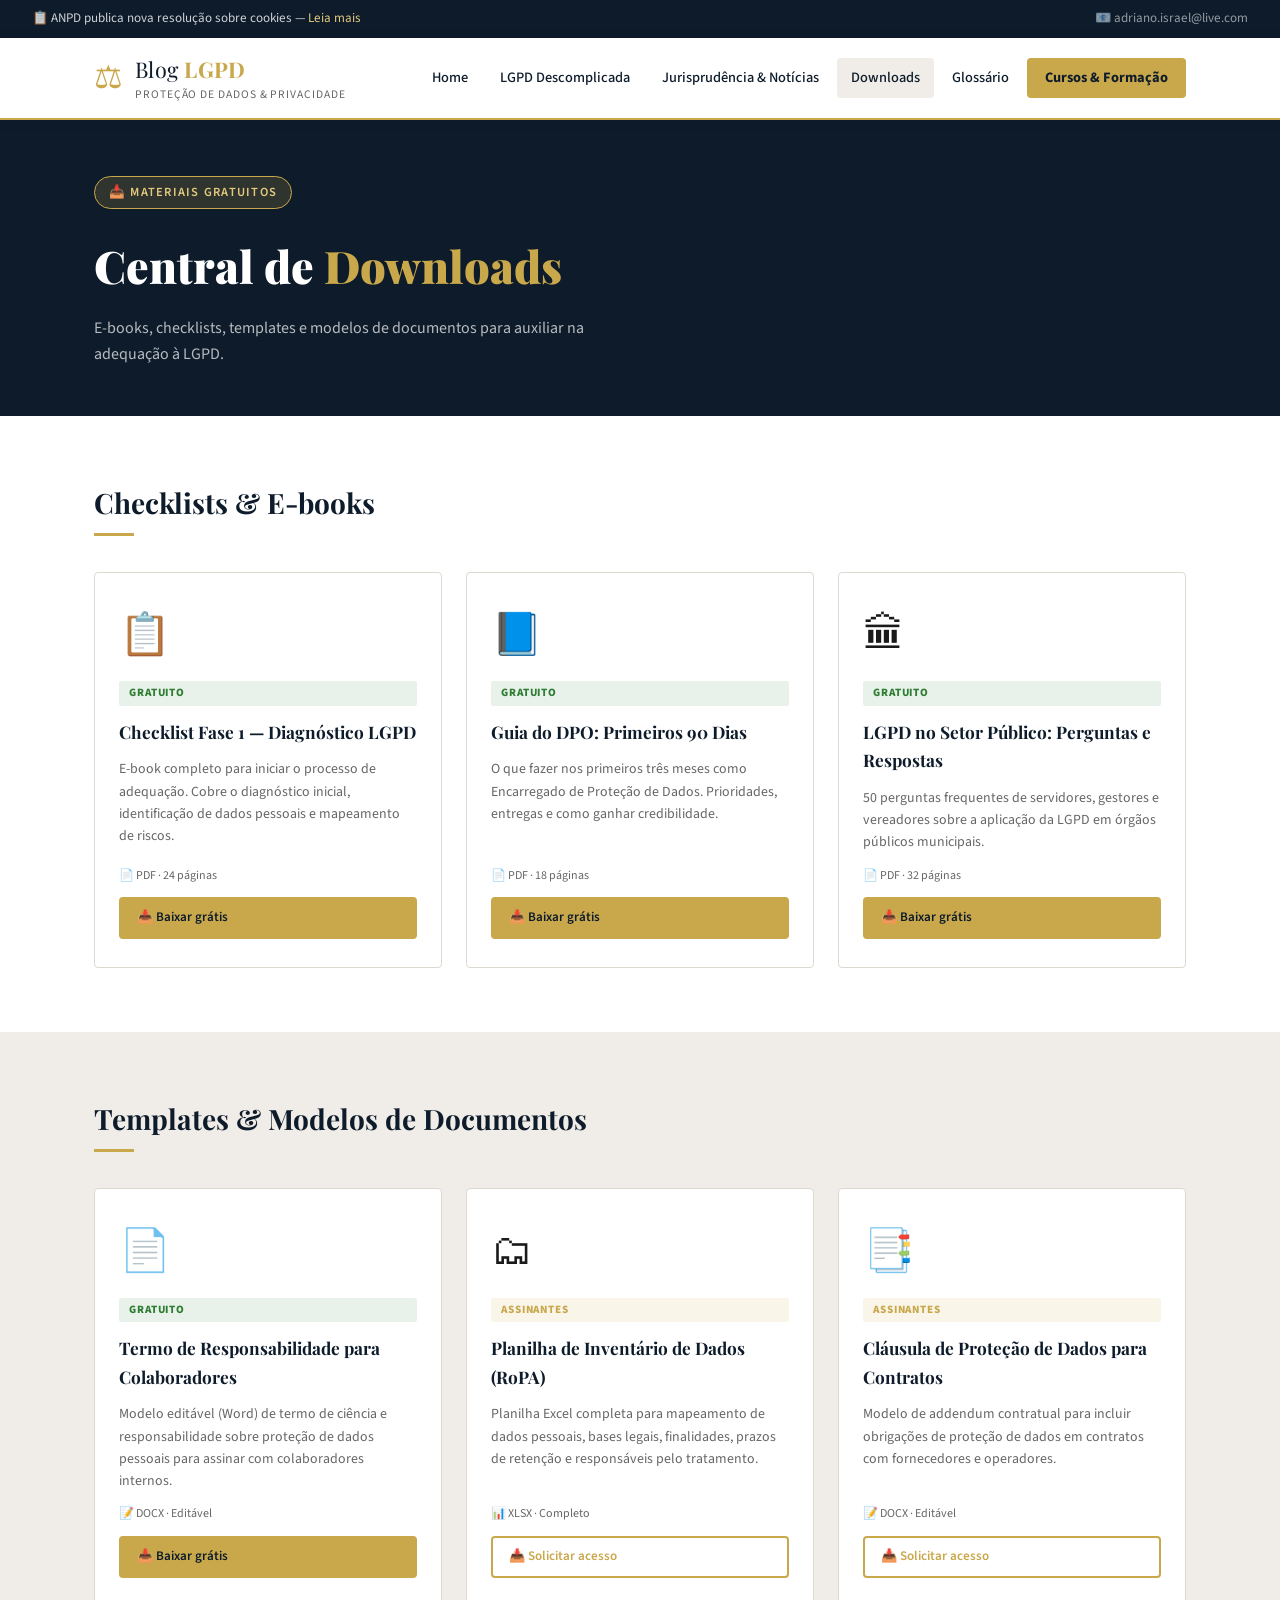
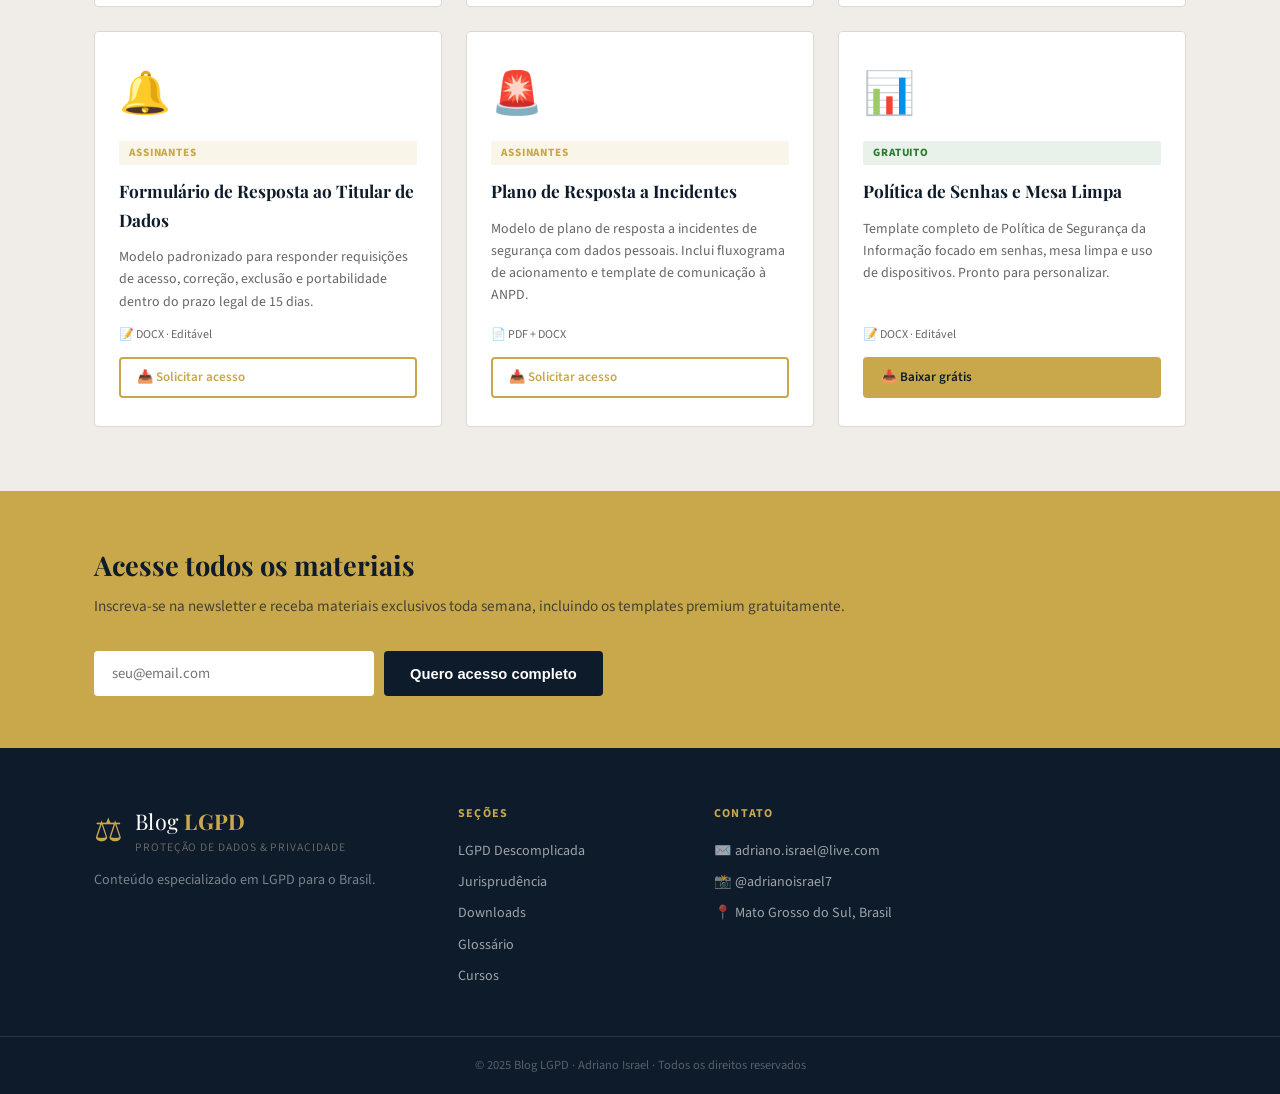
==== downloads.html @ 181b533e "primeiros arquivos" ====
<!DOCTYPE html>
<html lang="pt-BR">
<head>
  <meta charset="UTF-8"/><meta name="viewport" content="width=device-width, initial-scale=1.0"/>
  <title>Central de Downloads | Blog LGPD</title>
  <link rel="preconnect" href="https://fonts.googleapis.com">
  <link href="https://fonts.googleapis.com/css2?family=Playfair+Display:wght@400;600;700;900&family=Source+Sans+3:wght@300;400;500;600&display=swap" rel="stylesheet">
  <link rel="stylesheet" href="style.css">
  <style>
    .dl-grid { display:grid; grid-template-columns:repeat(3,1fr); gap:24px; }
    .dl-card { background:var(--white); border:1px solid var(--gray-border); border-radius:var(--radius); padding:28px 24px; display:flex; flex-direction:column; gap:12px; transition:all .25s; }
    .dl-card:hover { box-shadow:var(--shadow-lg); border-color:var(--gold); }
    .dl-big-icon { font-size:2.6rem; }
    .dl-card h3 { font-family:'Playfair Display',serif; font-size:1.08rem; color:var(--navy); }
    .dl-card p { font-size:.87rem; color:var(--text-muted); flex:1; line-height:1.6; }
    .dl-meta { display:flex; gap:16px; font-size:.75rem; color:var(--text-muted); }
    .dl-free { font-size:.7rem; font-weight:800; text-transform:uppercase; letter-spacing:.08em; color:#2e7d32; background:rgba(46,125,50,.1); padding:3px 10px; border-radius:2px; }
    .dl-premium { font-size:.7rem; font-weight:800; text-transform:uppercase; letter-spacing:.08em; color:var(--gold); background:rgba(201,168,76,.12); padding:3px 10px; border-radius:2px; }
    .dl-form { background:var(--navy); padding:28px 32px; border-radius:var(--radius); display:flex; gap:12px; align-items:flex-end; flex-wrap:wrap; }
    .dl-form label { display:block; color:rgba(255,255,255,.7); font-size:.82rem; margin-bottom:6px; }
    .dl-form input { padding:11px 16px; border:none; border-radius:var(--radius); font-size:.9rem; font-family:inherit; width:280px; }
    @media(max-width:760px){ .dl-grid{grid-template-columns:1fr} }
  </style>
</head>
<body>
  <div class="topbar"><span>📋 ANPD publica nova resolução sobre cookies — <a href="noticias.html">Leia mais</a></span><span class="topbar-right">📧 adriano.israel@live.com</span></div>
  <header class="header" id="header">
    <div class="container header-inner">
      <div class="logo"><span class="logo-icon">⚖</span><div><span class="logo-title">Blog <strong>LGPD</strong></span><span class="logo-sub">Proteção de Dados & Privacidade</span></div></div>
      <nav class="nav" id="nav">
        <a href="index.html" class="nav-link">Home</a>
        <a href="lgpd-descomplicada.html" class="nav-link">LGPD Descomplicada</a>
        <a href="noticias.html" class="nav-link">Jurisprudência & Notícias</a>
        <a href="downloads.html" class="nav-link active">Downloads</a>
        <a href="glossario.html" class="nav-link">Glossário</a>
        <a href="cursos.html" class="nav-link nav-cta">Cursos & Formação</a>
      </nav>
      <button class="menu-toggle" id="menuToggle"><span></span><span></span><span></span></button>
    </div>
  </header>

  <section class="page-hero">
    <div class="container">
      <div class="hero-badge">📥 Materiais Gratuitos</div>
      <h1>Central de <em>Downloads</em></h1>
      <p>E-books, checklists, templates e modelos de documentos para auxiliar na adequação à LGPD.</p>
    </div>
  </section>

  <section class="section">
    <div class="container">
      <div class="section-header"><h2>Checklists & E-books</h2></div>
      <div class="dl-grid">
        <div class="dl-card">
          <div class="dl-big-icon">📋</div>
          <span class="dl-free">Gratuito</span>
          <h3>Checklist Fase 1 — Diagnóstico LGPD</h3>
          <p>E-book completo para iniciar o processo de adequação. Cobre o diagnóstico inicial, identificação de dados pessoais e mapeamento de riscos.</p>
          <div class="dl-meta"><span>📄 PDF · 24 páginas</span></div>
          <a href="mailto:adriano.israel@live.com?subject=Download: Checklist Fase 1" class="btn btn-primary btn-sm">📥 Baixar grátis</a>
        </div>
        <div class="dl-card">
          <div class="dl-big-icon">📘</div>
          <span class="dl-free">Gratuito</span>
          <h3>Guia do DPO: Primeiros 90 Dias</h3>
          <p>O que fazer nos primeiros três meses como Encarregado de Proteção de Dados. Prioridades, entregas e como ganhar credibilidade.</p>
          <div class="dl-meta"><span>📄 PDF · 18 páginas</span></div>
          <a href="mailto:adriano.israel@live.com?subject=Download: Guia DPO 90 Dias" class="btn btn-primary btn-sm">📥 Baixar grátis</a>
        </div>
        <div class="dl-card">
          <div class="dl-big-icon">🏛</div>
          <span class="dl-free">Gratuito</span>
          <h3>LGPD no Setor Público: Perguntas e Respostas</h3>
          <p>50 perguntas frequentes de servidores, gestores e vereadores sobre a aplicação da LGPD em órgãos públicos municipais.</p>
          <div class="dl-meta"><span>📄 PDF · 32 páginas</span></div>
          <a href="mailto:adriano.israel@live.com?subject=Download: FAQ Setor Público" class="btn btn-primary btn-sm">📥 Baixar grátis</a>
        </div>
      </div>
    </div>
  </section>

  <section class="section section-gray">
    <div class="container">
      <div class="section-header"><h2>Templates & Modelos de Documentos</h2></div>
      <div class="dl-grid">
        <div class="dl-card">
          <div class="dl-big-icon">📄</div>
          <span class="dl-free">Gratuito</span>
          <h3>Termo de Responsabilidade para Colaboradores</h3>
          <p>Modelo editável (Word) de termo de ciência e responsabilidade sobre proteção de dados pessoais para assinar com colaboradores internos.</p>
          <div class="dl-meta"><span>📝 DOCX · Editável</span></div>
          <a href="mailto:adriano.israel@live.com?subject=Download: Termo de Responsabilidade" class="btn btn-primary btn-sm">📥 Baixar grátis</a>
        </div>
        <div class="dl-card">
          <div class="dl-big-icon">🗂</div>
          <span class="dl-premium">Assinantes</span>
          <h3>Planilha de Inventário de Dados (RoPA)</h3>
          <p>Planilha Excel completa para mapeamento de dados pessoais, bases legais, finalidades, prazos de retenção e responsáveis pelo tratamento.</p>
          <div class="dl-meta"><span>📊 XLSX · Completo</span></div>
          <a href="mailto:adriano.israel@live.com?subject=Download: Planilha RoPA" class="btn btn-outline btn-sm" style="border-color:var(--gold);color:var(--gold)">📥 Solicitar acesso</a>
        </div>
        <div class="dl-card">
          <div class="dl-big-icon">📑</div>
          <span class="dl-premium">Assinantes</span>
          <h3>Cláusula de Proteção de Dados para Contratos</h3>
          <p>Modelo de addendum contratual para incluir obrigações de proteção de dados em contratos com fornecedores e operadores.</p>
          <div class="dl-meta"><span>📝 DOCX · Editável</span></div>
          <a href="mailto:adriano.israel@live.com?subject=Download: Cláusula Contratual" class="btn btn-outline btn-sm" style="border-color:var(--gold);color:var(--gold)">📥 Solicitar acesso</a>
        </div>
        <div class="dl-card">
          <div class="dl-big-icon">🔔</div>
          <span class="dl-premium">Assinantes</span>
          <h3>Formulário de Resposta ao Titular de Dados</h3>
          <p>Modelo padronizado para responder requisições de acesso, correção, exclusão e portabilidade dentro do prazo legal de 15 dias.</p>
          <div class="dl-meta"><span>📝 DOCX · Editável</span></div>
          <a href="mailto:adriano.israel@live.com?subject=Download: Formulário Titular" class="btn btn-outline btn-sm" style="border-color:var(--gold);color:var(--gold)">📥 Solicitar acesso</a>
        </div>
        <div class="dl-card">
          <div class="dl-big-icon">🚨</div>
          <span class="dl-premium">Assinantes</span>
          <h3>Plano de Resposta a Incidentes</h3>
          <p>Modelo de plano de resposta a incidentes de segurança com dados pessoais. Inclui fluxograma de acionamento e template de comunicação à ANPD.</p>
          <div class="dl-meta"><span>📄 PDF + DOCX</span></div>
          <a href="mailto:adriano.israel@live.com?subject=Download: Plano de Incidentes" class="btn btn-outline btn-sm" style="border-color:var(--gold);color:var(--gold)">📥 Solicitar acesso</a>
        </div>
        <div class="dl-card">
          <div class="dl-big-icon">📊</div>
          <span class="dl-free">Gratuito</span>
          <h3>Política de Senhas e Mesa Limpa</h3>
          <p>Template completo de Política de Segurança da Informação focado em senhas, mesa limpa e uso de dispositivos. Pronto para personalizar.</p>
          <div class="dl-meta"><span>📝 DOCX · Editável</span></div>
          <a href="mailto:adriano.israel@live.com?subject=Download: Política de Senhas" class="btn btn-primary btn-sm">📥 Baixar grátis</a>
        </div>
      </div>
    </div>
  </section>

  <!-- CTA Newsletter para materiais premium -->
  <section class="section-newsletter">
    <div class="container newsletter-inner">
      <div><h2>Acesse todos os materiais</h2><p>Inscreva-se na newsletter e receba materiais exclusivos toda semana, incluindo os templates premium gratuitamente.</p></div>
      <form class="newsletter-form" onsubmit="return false;"><input type="email" placeholder="seu@email.com" required /><button type="submit" class="btn btn-primary">Quero acesso completo</button></form>
    </div>
  </section>

  <footer class="footer"><div class="container footer-grid"><div><div class="logo"><span class="logo-icon">⚖</span><div><span class="logo-title">Blog <strong>LGPD</strong></span><span class="logo-sub">Proteção de Dados & Privacidade</span></div></div><p class="footer-desc">Conteúdo especializado em LGPD para o Brasil.</p></div><div><h4>Seções</h4><ul><li><a href="lgpd-descomplicada.html">LGPD Descomplicada</a></li><li><a href="noticias.html">Jurisprudência</a></li><li><a href="downloads.html">Downloads</a></li><li><a href="glossario.html">Glossário</a></li><li><a href="cursos.html">Cursos</a></li></ul></div><div><h4>Contato</h4><ul><li>✉️ adriano.israel@live.com</li><li>📸 @adrianoisrael7</li><li>📍 Mato Grosso do Sul, Brasil</li></ul></div></div><div class="footer-bottom"><p>© 2025 Blog LGPD · Adriano Israel · Todos os direitos reservados</p></div></footer>
  <script src="script.js"></script>
</body>
</html>
---- style.css ----
/* ============================================
   BLOG LGPD — style.css
   Paleta: Azul marinho institucional + dourado
   Fontes: Playfair Display + Source Sans 3
============================================ */

:root {
  --navy: #0d1b2a;
  --navy-mid: #1a2e45;
  --navy-light: #234060;
  --gold: #c9a84c;
  --gold-light: #e4c97e;
  --off-white: #f7f5f0;
  --gray-bg: #f0ede8;
  --gray-border: #ddd8d0;
  --text: #1a1a1a;
  --text-muted: #666;
  --white: #ffffff;
  --setor: #1565c0;
  --governanca: #2e7d32;
  --seguranca: #b71c1c;
  --direitos: #6a1b9a;
  --radius: 4px;
  --shadow: 0 2px 12px rgba(13,27,42,0.10);
  --shadow-lg: 0 8px 32px rgba(13,27,42,0.15);
}

*, *::before, *::after { box-sizing: border-box; margin: 0; padding: 0; }

html { scroll-behavior: smooth; }

body {
  font-family: 'Source Sans 3', sans-serif;
  color: var(--text);
  background: var(--white);
  line-height: 1.65;
}

a { color: inherit; text-decoration: none; }
ul { list-style: none; }
img { max-width: 100%; }

.container {
  max-width: 1140px;
  margin: 0 auto;
  padding: 0 24px;
}

/* ── TOPBAR ── */
.topbar {
  background: var(--navy);
  color: rgba(255,255,255,0.8);
  font-size: 0.82rem;
  padding: 8px 32px;
  display: flex;
  justify-content: space-between;
  align-items: center;
  gap: 12px;
}
.topbar a { color: var(--gold-light); }
.topbar-right { opacity: 0.7; }

/* ── HEADER ── */
.header {
  position: sticky;
  top: 0;
  z-index: 100;
  background: var(--white);
  border-bottom: 2px solid var(--gold);
  box-shadow: var(--shadow);
}
.header-inner {
  display: flex;
  align-items: center;
  justify-content: space-between;
  padding-top: 14px;
  padding-bottom: 14px;
  gap: 24px;
}
.logo {
  display: flex;
  align-items: center;
  gap: 12px;
}
.logo-icon {
  font-size: 2rem;
  color: var(--gold);
  line-height: 1;
}
.logo-title {
  display: block;
  font-family: 'Playfair Display', serif;
  font-size: 1.35rem;
  color: var(--navy);
  letter-spacing: 0.02em;
}
.logo-title strong { color: var(--gold); }
.logo-sub {
  display: block;
  font-size: 0.72rem;
  color: var(--text-muted);
  letter-spacing: 0.08em;
  text-transform: uppercase;
  margin-top: -2px;
}
.nav {
  display: flex;
  align-items: center;
  gap: 4px;
}
.nav-link {
  padding: 8px 14px;
  font-size: 0.9rem;
  font-weight: 500;
  color: var(--navy);
  border-radius: var(--radius);
  transition: background 0.2s, color 0.2s;
  white-space: nowrap;
}
.nav-link:hover, .nav-link.active {
  background: var(--gray-bg);
  color: var(--navy);
}
.nav-cta {
  background: var(--gold);
  color: var(--navy) !important;
  font-weight: 700;
  padding: 8px 18px;
}
.nav-cta:hover { background: var(--gold-light); }
.menu-toggle {
  display: none;
  flex-direction: column;
  gap: 5px;
  background: none;
  border: none;
  cursor: pointer;
  padding: 4px;
}
.menu-toggle span {
  display: block;
  width: 24px;
  height: 2px;
  background: var(--navy);
  transition: 0.3s;
}

/* ── HERO ── */
.hero {
  position: relative;
  background: var(--navy);
  color: var(--white);
  padding: 80px 0 70px;
  overflow: hidden;
}
.hero-bg {
  position: absolute;
  inset: 0;
  background: 
    radial-gradient(ellipse 60% 60% at 80% 50%, rgba(201,168,76,0.13) 0%, transparent 70%),
    repeating-linear-gradient(
      -55deg,
      transparent,
      transparent 40px,
      rgba(255,255,255,0.02) 40px,
      rgba(255,255,255,0.02) 41px
    );
}
.hero-content {
  position: relative;
  max-width: 680px;
}
.hero-badge {
  display: inline-block;
  background: rgba(201,168,76,0.18);
  border: 1px solid var(--gold);
  color: var(--gold-light);
  font-size: 0.78rem;
  font-weight: 600;
  letter-spacing: 0.1em;
  text-transform: uppercase;
  padding: 5px 14px;
  border-radius: 20px;
  margin-bottom: 20px;
}
.hero-title {
  font-family: 'Playfair Display', serif;
  font-size: clamp(2.2rem, 5vw, 3.6rem);
  font-weight: 900;
  line-height: 1.15;
  margin-bottom: 20px;
}
.hero-title em {
  color: var(--gold);
  font-style: normal;
}
.hero-desc {
  font-size: 1.1rem;
  color: rgba(255,255,255,0.75);
  max-width: 540px;
  margin-bottom: 32px;
  line-height: 1.7;
}
.hero-actions {
  display: flex;
  gap: 14px;
  flex-wrap: wrap;
  margin-bottom: 48px;
}
.hero-stats {
  display: flex;
  gap: 36px;
  flex-wrap: wrap;
  border-top: 1px solid rgba(255,255,255,0.12);
  padding-top: 28px;
}
.stat { display: flex; flex-direction: column; }
.stat strong {
  font-family: 'Playfair Display', serif;
  font-size: 1.6rem;
  color: var(--gold);
  line-height: 1.1;
}
.stat span {
  font-size: 0.78rem;
  color: rgba(255,255,255,0.55);
  text-transform: uppercase;
  letter-spacing: 0.07em;
}

/* ── BUTTONS ── */
.btn {
  display: inline-flex;
  align-items: center;
  gap: 8px;
  padding: 12px 24px;
  border-radius: var(--radius);
  font-size: 0.92rem;
  font-weight: 600;
  cursor: pointer;
  transition: all 0.2s;
  border: 2px solid transparent;
  white-space: nowrap;
}
.btn-primary {
  background: var(--gold);
  color: var(--navy);
  border-color: var(--gold);
}
.btn-primary:hover { background: var(--gold-light); border-color: var(--gold-light); }
.btn-outline {
  background: transparent;
  color: var(--white);
  border-color: rgba(255,255,255,0.4);
}
.btn-outline:hover { border-color: var(--white); background: rgba(255,255,255,0.08); }
.btn-white {
  background: var(--white);
  color: var(--navy);
  border-color: var(--white);
}
.btn-white:hover { background: var(--off-white); }
.btn-sm { padding: 8px 16px; font-size: 0.82rem; }
.btn-text {
  color: var(--gold);
  font-weight: 600;
  font-size: 0.88rem;
  display: inline-flex;
  align-items: center;
  gap: 4px;
  transition: gap 0.2s;
}
.btn-text:hover { gap: 8px; }

/* ── SECTIONS ── */
.section { padding: 64px 0; }
.section-gray { background: var(--gray-bg); }
.section-header {
  display: flex;
  align-items: baseline;
  justify-content: space-between;
  margin-bottom: 36px;
}
.section-header h2 {
  font-family: 'Playfair Display', serif;
  font-size: 1.75rem;
  color: var(--navy);
  position: relative;
  padding-bottom: 10px;
}
.section-header h2::after {
  content: '';
  position: absolute;
  bottom: 0;
  left: 0;
  width: 40px;
  height: 3px;
  background: var(--gold);
}
.ver-mais {
  font-size: 0.88rem;
  font-weight: 600;
  color: var(--gold);
}
.ver-mais:hover { text-decoration: underline; }

/* ── DESTAQUES ── */
.destaque-grid {
  display: grid;
  grid-template-columns: 1fr 340px;
  gap: 24px;
}
.card-tag {
  display: inline-block;
  font-size: 0.72rem;
  font-weight: 700;
  letter-spacing: 0.08em;
  text-transform: uppercase;
  margin-bottom: 12px;
  color: var(--gold);
  background: rgba(201,168,76,0.1);
  padding: 3px 10px;
  border-radius: 2px;
}
.destaque-principal {
  background: var(--navy);
  color: var(--white);
  padding: 36px;
  border-radius: var(--radius);
  display: flex;
  flex-direction: column;
  gap: 12px;
}
.destaque-principal h3 {
  font-family: 'Playfair Display', serif;
  font-size: 1.55rem;
  font-weight: 700;
  line-height: 1.3;
}
.destaque-principal p { color: rgba(255,255,255,0.72); font-size: 0.95rem; }
.destaque-principal .card-meta { color: rgba(255,255,255,0.45); margin-top: auto; }
.destaque-side { display: flex; flex-direction: column; gap: 16px; }
.mini-card {
  background: var(--white);
  border: 1px solid var(--gray-border);
  border-left: 3px solid var(--gold);
  padding: 18px 20px;
  border-radius: var(--radius);
  transition: box-shadow 0.2s;
}
.mini-card:hover { box-shadow: var(--shadow); }
.mini-card h4 {
  font-family: 'Playfair Display', serif;
  font-size: 1rem;
  font-weight: 600;
  margin-bottom: 8px;
  line-height: 1.4;
}
.card-meta {
  display: flex;
  gap: 16px;
  font-size: 0.78rem;
  color: var(--text-muted);
}

/* ── CATEGORIAS ── */
.cat-grid {
  display: grid;
  grid-template-columns: repeat(3, 1fr);
  gap: 20px;
}
.cat-card {
  background: var(--white);
  border: 1px solid var(--gray-border);
  padding: 28px 24px;
  border-radius: var(--radius);
  transition: all 0.25s;
  cursor: pointer;
  display: block;
}
.cat-card:hover {
  border-color: var(--gold);
  box-shadow: var(--shadow-lg);
  transform: translateY(-3px);
}
.cat-icon { font-size: 2rem; margin-bottom: 14px; }
.cat-card h3 {
  font-family: 'Playfair Display', serif;
  font-size: 1.1rem;
  margin-bottom: 8px;
  color: var(--navy);
}
.cat-card p { font-size: 0.88rem; color: var(--text-muted); line-height: 1.6; }
.cat-count {
  display: inline-block;
  margin-top: 14px;
  font-size: 0.75rem;
  font-weight: 700;
  color: var(--gold);
  letter-spacing: 0.06em;
  text-transform: uppercase;
}

/* ── ARTIGOS ── */
.artigos-grid {
  display: grid;
  grid-template-columns: repeat(3, 1fr);
  gap: 24px;
}
.artigo-card {
  background: var(--white);
  border: 1px solid var(--gray-border);
  border-radius: var(--radius);
  padding: 24px;
  display: flex;
  flex-direction: column;
  gap: 10px;
  transition: box-shadow 0.2s;
}
.artigo-card:hover { box-shadow: var(--shadow); }
.artigo-cat {
  display: inline-block;
  font-size: 0.7rem;
  font-weight: 700;
  text-transform: uppercase;
  letter-spacing: 0.08em;
  padding: 3px 10px;
  border-radius: 2px;
  width: fit-content;
}
.artigo-cat.setor { background: rgba(21,101,192,0.1); color: var(--setor); }
.artigo-cat.governanca { background: rgba(46,125,50,0.1); color: var(--governanca); }
.artigo-cat.seguranca { background: rgba(183,28,28,0.1); color: var(--seguranca); }
.artigo-cat.direitos { background: rgba(106,27,154,0.1); color: var(--direitos); }
.artigo-card h3 {
  font-family: 'Playfair Display', serif;
  font-size: 1.08rem;
  font-weight: 600;
  line-height: 1.35;
  color: var(--navy);
}
.artigo-card p { font-size: 0.88rem; color: var(--text-muted); flex: 1; }
.artigo-footer {
  display: flex;
  align-items: center;
  justify-content: space-between;
  margin-top: 8px;
  padding-top: 12px;
  border-top: 1px solid var(--gray-border);
}
.autor { font-size: 0.78rem; color: var(--text-muted); font-weight: 500; }

/* ── CTA CURSOS ── */
.section-cta {
  background: linear-gradient(135deg, var(--navy) 0%, var(--navy-light) 100%);
  padding: 72px 0;
  position: relative;
  overflow: hidden;
}
.section-cta::before {
  content: '⚖';
  position: absolute;
  right: -40px;
  top: -40px;
  font-size: 18rem;
  opacity: 0.04;
  line-height: 1;
}
.cta-inner { position: relative; }
.cta-text h2 {
  font-family: 'Playfair Display', serif;
  font-size: 2.2rem;
  color: var(--white);
  margin-bottom: 12px;
}
.cta-text > p { color: rgba(255,255,255,0.7); margin-bottom: 32px; font-size: 1.05rem; }
.cursos-preview {
  display: flex;
  flex-direction: column;
  gap: 14px;
  margin-bottom: 32px;
}
.curso-item {
  display: flex;
  align-items: center;
  gap: 16px;
  background: rgba(255,255,255,0.07);
  border: 1px solid rgba(255,255,255,0.1);
  border-radius: var(--radius);
  padding: 14px 20px;
}
.curso-item strong { color: var(--white); font-size: 0.95rem; flex: 1; }
.curso-item span:last-child { color: rgba(255,255,255,0.5); font-size: 0.82rem; }
.curso-nivel {
  font-size: 0.68rem;
  font-weight: 800;
  text-transform: uppercase;
  letter-spacing: 0.1em;
  padding: 4px 10px;
  border-radius: 20px;
  white-space: nowrap;
}
.gratuito { background: rgba(46,125,50,0.3); color: #81c784; }
.pago { background: rgba(201,168,76,0.3); color: var(--gold-light); }
.avancado { background: rgba(183,28,28,0.3); color: #ef9a9a; }

/* ── DOWNLOADS ── */
.downloads-grid { display: flex; flex-direction: column; gap: 14px; }
.download-card {
  display: flex;
  align-items: center;
  gap: 18px;
  background: var(--white);
  border: 1px solid var(--gray-border);
  border-radius: var(--radius);
  padding: 18px 24px;
  transition: box-shadow 0.2s;
}
.download-card:hover { box-shadow: var(--shadow); }
.download-icon { font-size: 2rem; flex-shrink: 0; }
.download-card h4 { font-size: 0.98rem; font-weight: 600; color: var(--navy); margin-bottom: 3px; }
.download-card p { font-size: 0.83rem; color: var(--text-muted); }
.download-card .btn-outline {
  margin-left: auto;
  color: var(--navy);
  border-color: var(--gray-border);
  flex-shrink: 0;
}
.download-card .btn-outline:hover { border-color: var(--gold); color: var(--gold); }

/* ── NEWSLETTER ── */
.section-newsletter {
  background: var(--gold);
  padding: 52px 0;
}
.newsletter-inner {
  display: flex;
  align-items: center;
  justify-content: space-between;
  gap: 32px;
  flex-wrap: wrap;
}
.newsletter-inner h2 {
  font-family: 'Playfair Display', serif;
  font-size: 1.7rem;
  color: var(--navy);
  margin-bottom: 6px;
}
.newsletter-inner p { color: rgba(13,27,42,0.72); font-size: 0.95rem; }
.newsletter-form {
  display: flex;
  gap: 10px;
  flex-shrink: 0;
}
.newsletter-form input {
  padding: 12px 18px;
  border: none;
  border-radius: var(--radius);
  font-size: 0.92rem;
  width: 280px;
  font-family: inherit;
  outline: 2px solid transparent;
  transition: outline 0.2s;
}
.newsletter-form input:focus { outline-color: var(--navy); }
.newsletter-form .btn-primary { background: var(--navy); color: var(--white); border-color: var(--navy); }
.newsletter-form .btn-primary:hover { background: var(--navy-mid); }

/* ── AUTOR ── */
.autor-section {
  display: flex;
  align-items: center;
  gap: 36px;
}
.autor-avatar {
  width: 100px;
  height: 100px;
  border-radius: 50%;
  background: var(--navy);
  color: var(--gold);
  font-family: 'Playfair Display', serif;
  font-size: 2rem;
  font-weight: 700;
  display: flex;
  align-items: center;
  justify-content: center;
  flex-shrink: 0;
  border: 3px solid var(--gold);
}
.autor-info h2 {
  font-family: 'Playfair Display', serif;
  font-size: 1.5rem;
  color: var(--navy);
}
.autor-cargo {
  color: var(--gold);
  font-size: 0.85rem;
  font-weight: 700;
  text-transform: uppercase;
  letter-spacing: 0.08em;
  margin-bottom: 10px;
}
.autor-info p { color: var(--text-muted); font-size: 0.93rem; max-width: 580px; }
.autor-contatos {
  display: flex;
  gap: 24px;
  margin-top: 14px;
  flex-wrap: wrap;
}
.autor-contatos a {
  font-size: 0.88rem;
  font-weight: 600;
  color: var(--navy);
}
.autor-contatos a:hover { color: var(--gold); }

/* ── FOOTER ── */
.footer {
  background: var(--navy);
  color: rgba(255,255,255,0.6);
  padding: 56px 0 0;
}
.footer-grid {
  display: grid;
  grid-template-columns: 1.5fr 1fr 1fr 1fr;
  gap: 40px;
  padding-bottom: 40px;
}
.footer .logo-title { color: var(--white); }
.footer-desc { font-size: 0.88rem; margin-top: 12px; color: rgba(255,255,255,0.45); }
.footer h4 {
  font-size: 0.75rem;
  font-weight: 700;
  text-transform: uppercase;
  letter-spacing: 0.1em;
  color: var(--gold);
  margin-bottom: 16px;
}
.footer ul li {
  margin-bottom: 8px;
  font-size: 0.88rem;
}
.footer ul a:hover { color: var(--white); }
.footer-bottom {
  border-top: 1px solid rgba(255,255,255,0.1);
  text-align: center;
  padding: 18px 0;
  font-size: 0.78rem;
  color: rgba(255,255,255,0.3);
}

/* ── PAGE HERO (páginas internas) ── */
.page-hero {
  background: var(--navy);
  color: var(--white);
  padding: 56px 0 48px;
}
.page-hero h1 {
  font-family: 'Playfair Display', serif;
  font-size: clamp(1.8rem, 4vw, 2.8rem);
  font-weight: 900;
  margin-bottom: 12px;
}
.page-hero h1 em { color: var(--gold); font-style: normal; }
.page-hero p { color: rgba(255,255,255,0.7); max-width: 560px; font-size: 1rem; }

/* ── TRILHA ── */
.trilha-grid {
  display: grid;
  grid-template-columns: repeat(3, 1fr);
  gap: 20px;
}
.trilha-card {
  background: var(--white);
  border: 1px solid var(--gray-border);
  border-radius: var(--radius);
  padding: 28px 24px;
  transition: all 0.25s;
}
.trilha-card:hover { box-shadow: var(--shadow-lg); border-color: var(--gold); }
.trilha-num {
  font-family: 'Playfair Display', serif;
  font-size: 2rem;
  font-weight: 900;
  color: var(--gold);
  opacity: 0.5;
  margin-bottom: 10px;
  line-height: 1;
}
.trilha-card h3 {
  font-family: 'Playfair Display', serif;
  font-size: 1.05rem;
  color: var(--navy);
  margin-bottom: 8px;
}
.trilha-card p { font-size: 0.87rem; color: var(--text-muted); line-height: 1.65; }

@media (max-width: 760px) {
  .trilha-grid { grid-template-columns: 1fr; }
}

/* ── RESPONSIVE ── */
@media (max-width: 900px) {
  .destaque-grid { grid-template-columns: 1fr; }
  .cat-grid { grid-template-columns: repeat(2, 1fr); }
  .artigos-grid { grid-template-columns: repeat(2, 1fr); }
  .footer-grid { grid-template-columns: 1fr 1fr; }
}

@media (max-width: 640px) {
  .topbar { font-size: 0.72rem; padding: 6px 16px; }
  .topbar-right { display: none; }
  .nav { display: none; flex-direction: column; position: absolute; top: 100%; left: 0; right: 0; background: var(--white); padding: 16px; box-shadow: var(--shadow-lg); gap: 4px; }
  .nav.open { display: flex; }
  .menu-toggle { display: flex; }
  .cat-grid { grid-template-columns: 1fr; }
  .artigos-grid { grid-template-columns: 1fr; }
  .footer-grid { grid-template-columns: 1fr; }
  .newsletter-inner { flex-direction: column; align-items: flex-start; }
  .newsletter-form { flex-direction: column; width: 100%; }
  .newsletter-form input { width: 100%; }
  .autor-section { flex-direction: column; text-align: center; }
  .autor-contatos { justify-content: center; }
}
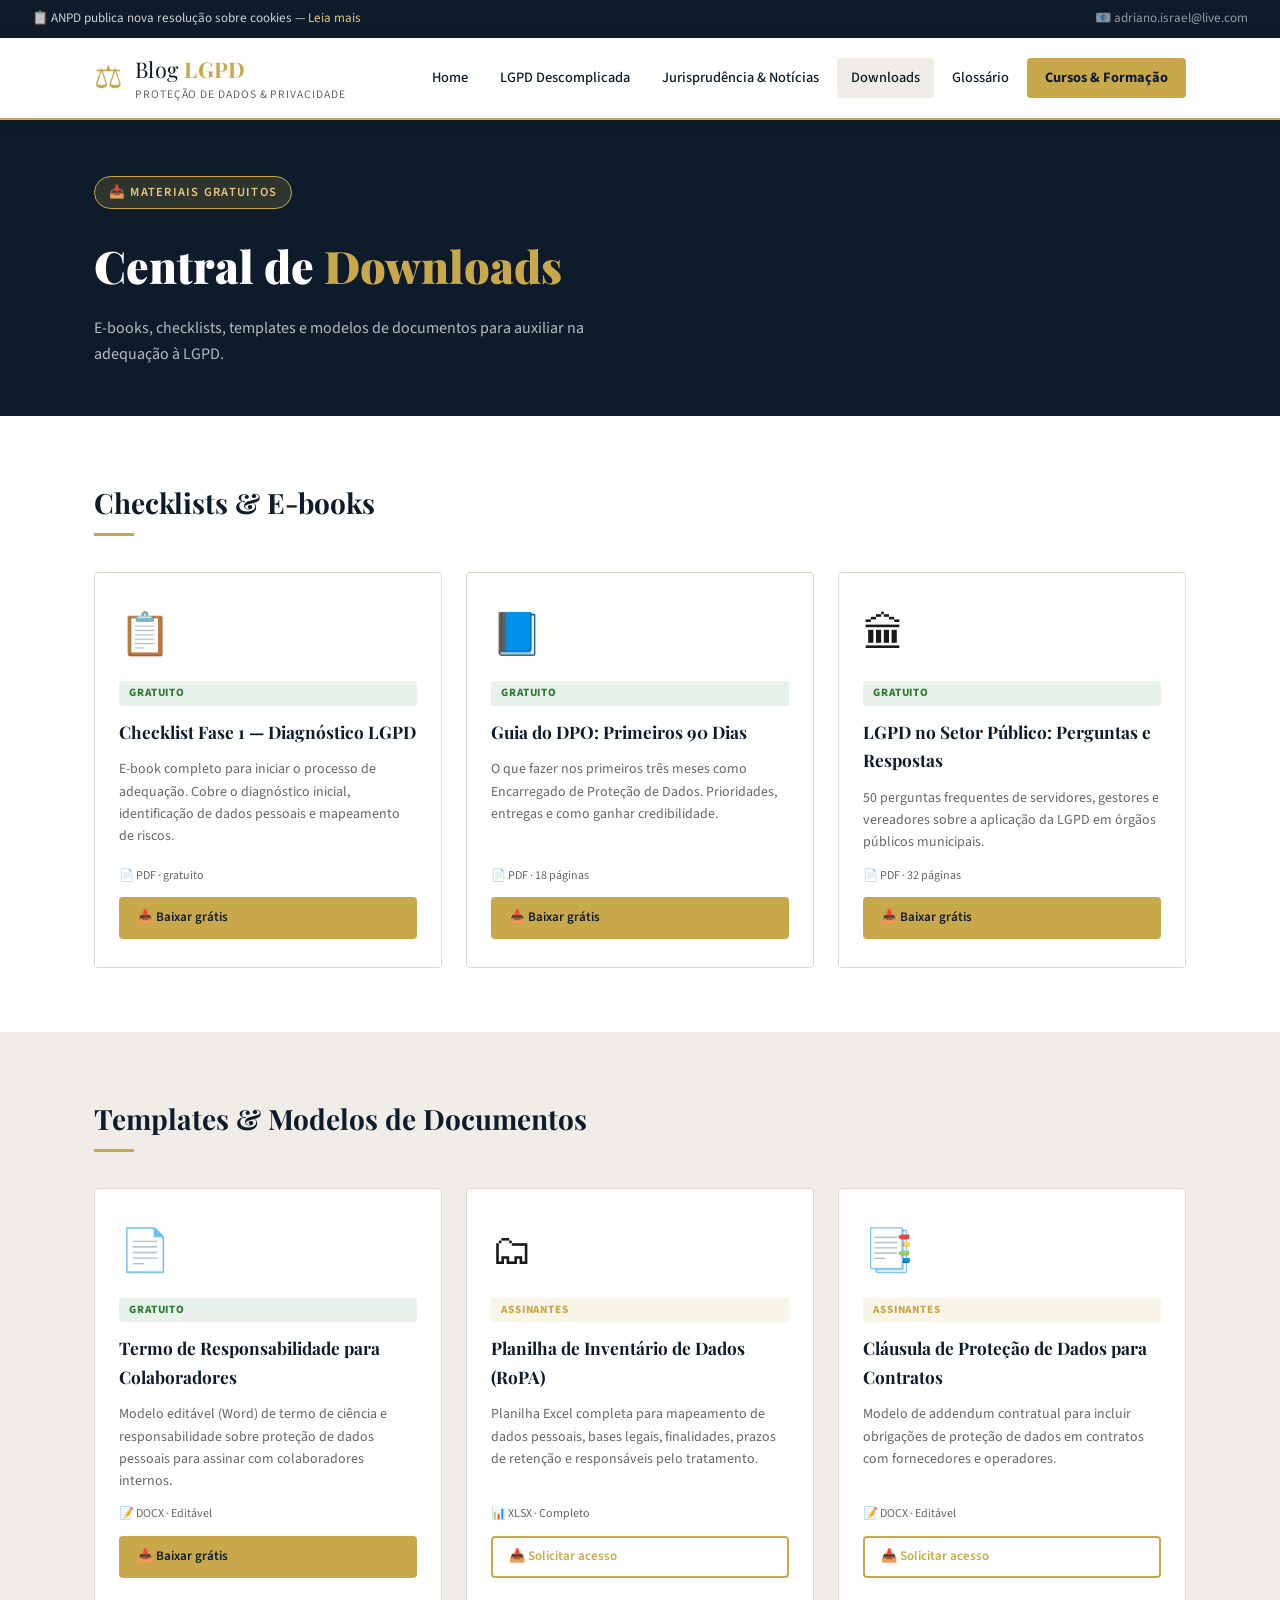
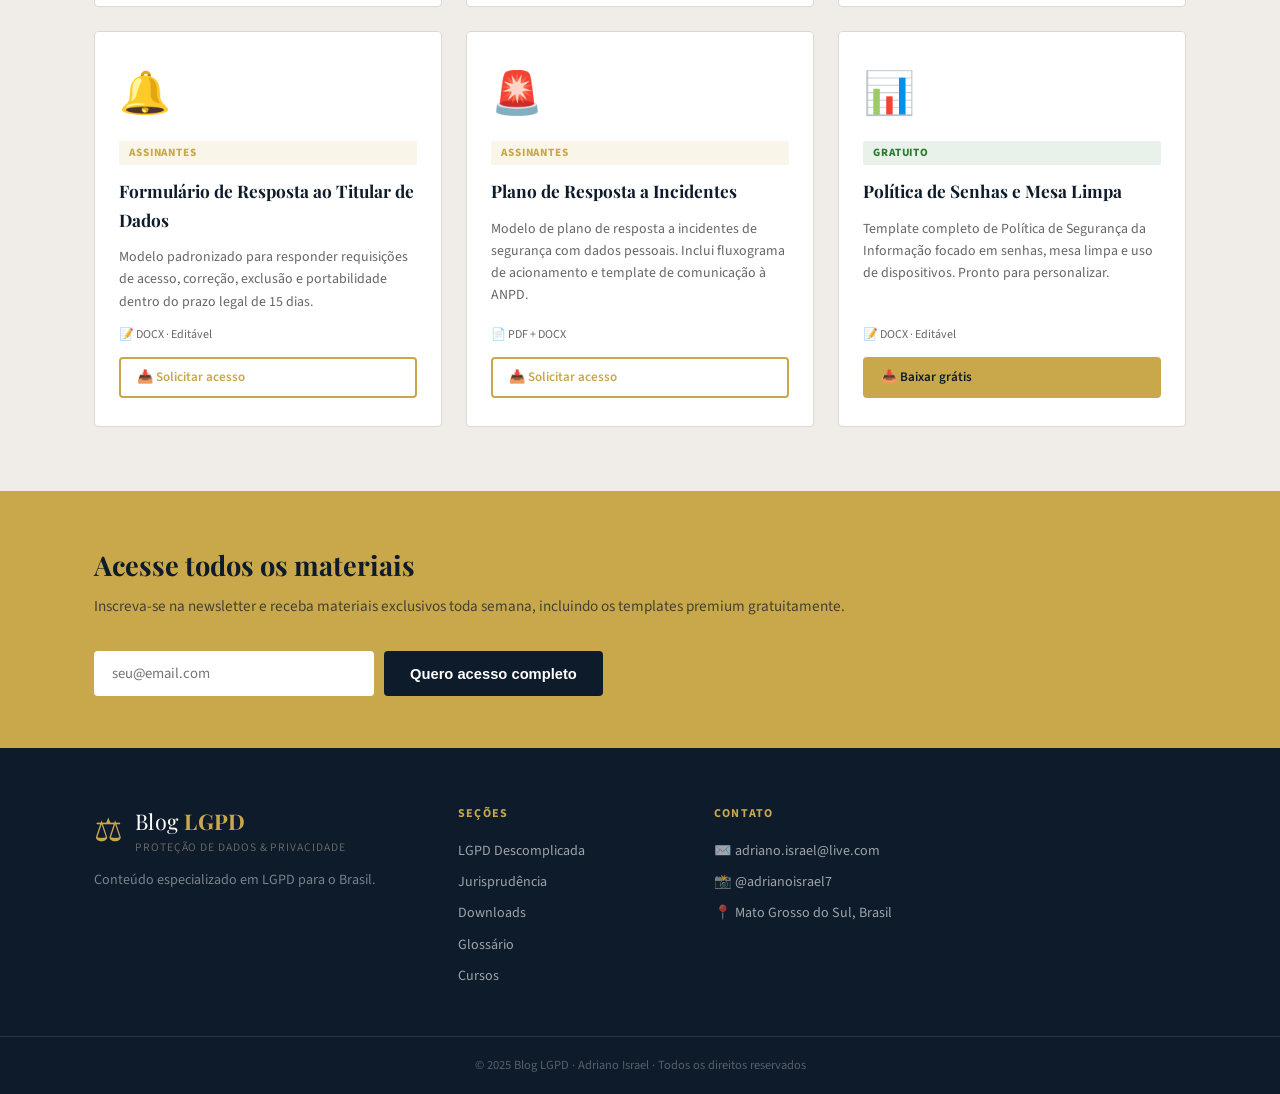
==== commit 0aae0f24: "ajuste arquivo para downloads Fase 1 - Diagnostico" ====
--- a/downloads.html
+++ b/downloads.html
@@ -56,8 +56,8 @@
           <span class="dl-free">Gratuito</span>
           <h3>Checklist Fase 1 — Diagnóstico LGPD</h3>
           <p>E-book completo para iniciar o processo de adequação. Cobre o diagnóstico inicial, identificação de dados pessoais e mapeamento de riscos.</p>
-          <div class="dl-meta"><span>📄 PDF · 24 páginas</span></div>
-          <a href="mailto:adriano.israel@live.com?subject=Download: Checklist Fase 1" class="btn btn-primary btn-sm">📥 Baixar grátis</a>
+          <div class="dl-meta"><span>📄 PDF · gratuito</span></div>
+          <a href="https://drive.google.com/uc?export=download&id=1Ug9Cm7L6EzJ5E6k0MHvowgvdHMQ-Z-t-" class="btn btn-primary btn-sm">📥 Baixar grátis</a>
         </div>
         <div class="dl-card">
           <div class="dl-big-icon">📘</div>
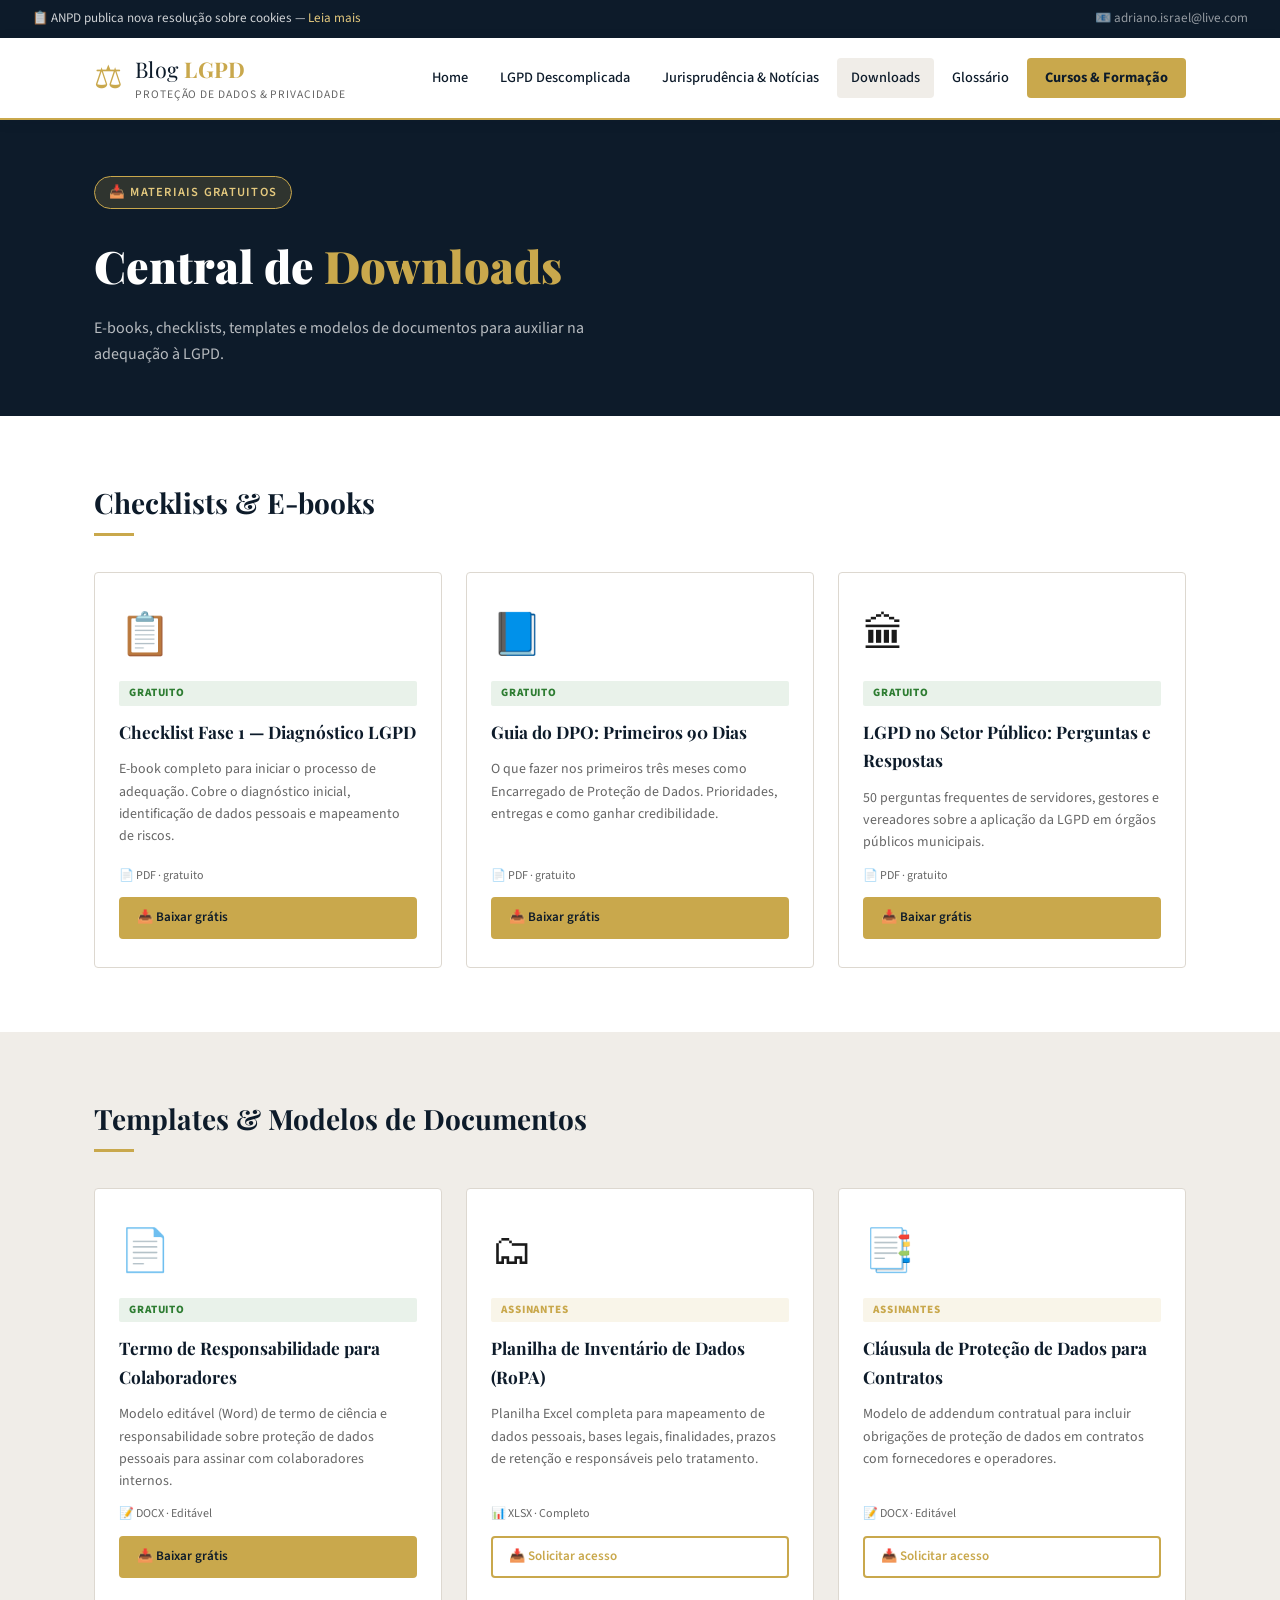
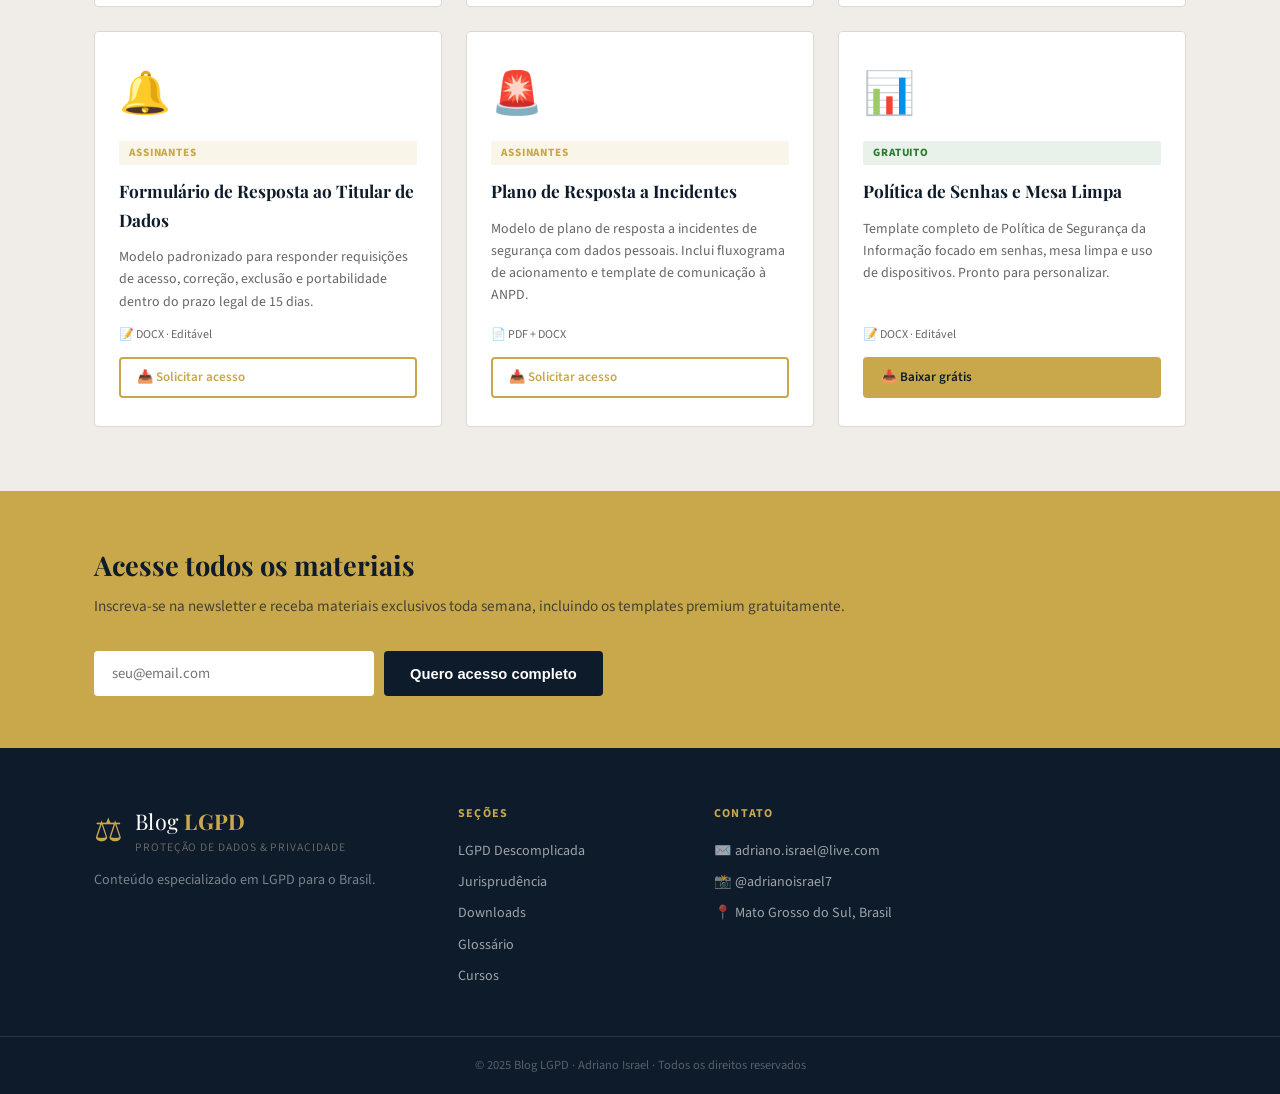
==== commit c6e2d91a: "Arquivo pdf Perguntas e Respostas" ====
--- a/downloads.html
+++ b/downloads.html
@@ -64,16 +64,16 @@
           <span class="dl-free">Gratuito</span>
           <h3>Guia do DPO: Primeiros 90 Dias</h3>
           <p>O que fazer nos primeiros três meses como Encarregado de Proteção de Dados. Prioridades, entregas e como ganhar credibilidade.</p>
-          <div class="dl-meta"><span>📄 PDF · 18 páginas</span></div>
-          <a href="mailto:adriano.israel@live.com?subject=Download: Guia DPO 90 Dias" class="btn btn-primary btn-sm">📥 Baixar grátis</a>
+          <div class="dl-meta"><span>📄 PDF · gratuito</span></div>
+          <a href="https://drive.google.com/file/d/1BvM9b_6kVYmXmfFx4XWMLUU1F_2EUfs4/view?usp=sharing" class="btn btn-primary btn-sm">📥 Baixar grátis</a>
         </div>
         <div class="dl-card">
           <div class="dl-big-icon">🏛</div>
           <span class="dl-free">Gratuito</span>
           <h3>LGPD no Setor Público: Perguntas e Respostas</h3>
           <p>50 perguntas frequentes de servidores, gestores e vereadores sobre a aplicação da LGPD em órgãos públicos municipais.</p>
-          <div class="dl-meta"><span>📄 PDF · 32 páginas</span></div>
-          <a href="mailto:adriano.israel@live.com?subject=Download: FAQ Setor Público" class="btn btn-primary btn-sm">📥 Baixar grátis</a>
+          <div class="dl-meta"><span>📄 PDF · gratuito</span></div>
+          <a href="https://drive.google.com/file/d/1H4fpcHJb3nTgKr1fa1uFRGjEra5FUnPm/view?usp=sharing" class="btn btn-primary btn-sm">📥 Baixar grátis</a>
         </div>
       </div>
     </div>
